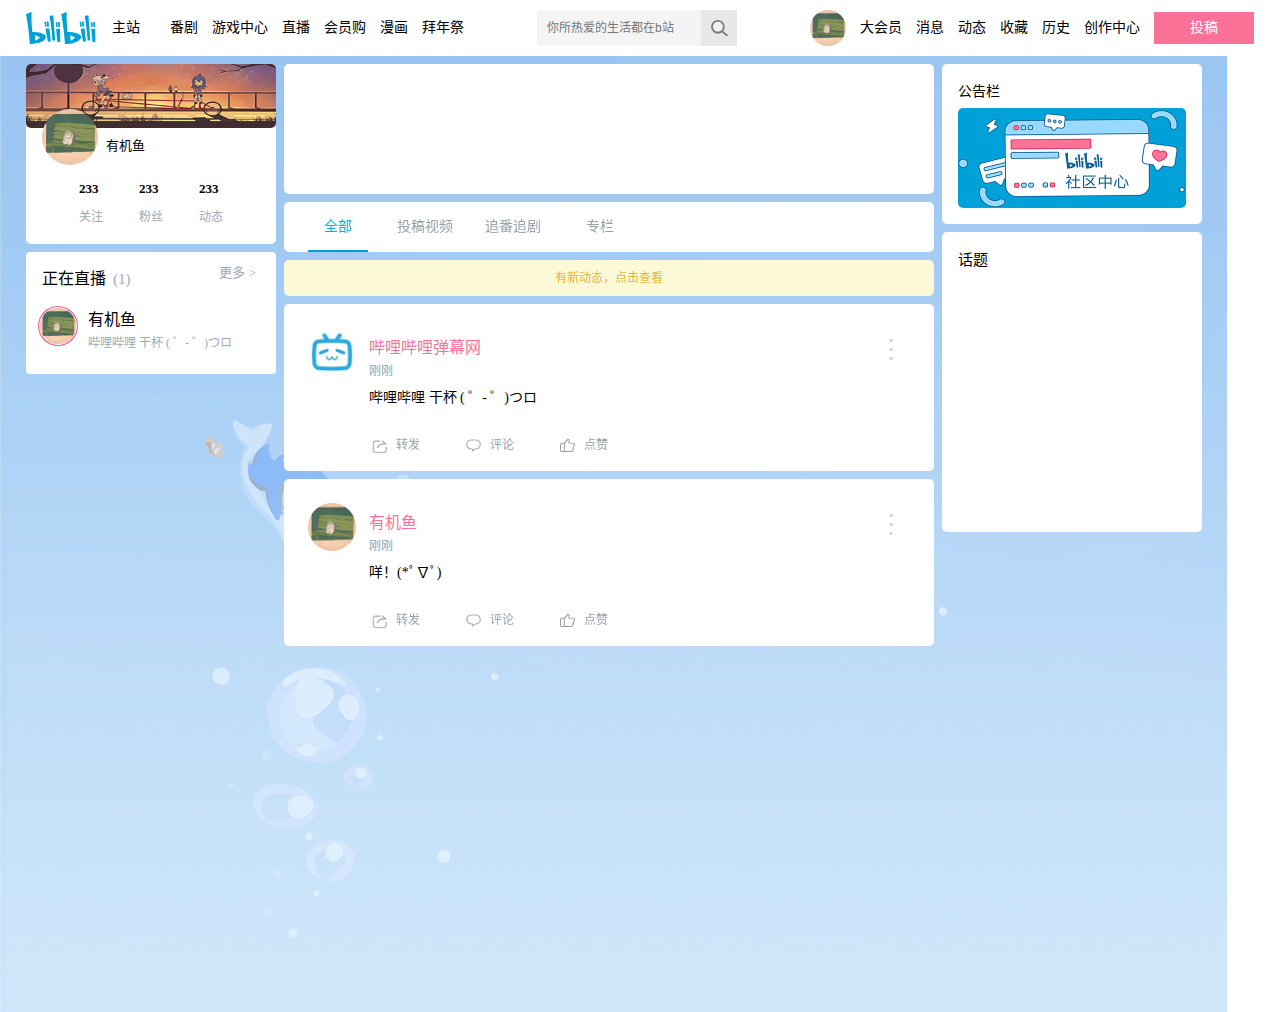
==== index.html @ 1c01d027 "test bili.index" ====
<!DOCTYPE html>
<html lang="zh-cn">

<head>
    <meta charset="UTF-8">
    <title>动态首页</title>
    <link href="img/bili.ico" rel="icon">
    <link href="bili.css" rel="stylesheet">
    <script src="bili.js"></script>
</head>

<body>
<div class="app">
    <div class="header-box-con">
        <div class="header-box">
            <div class="header-link">
                <ul class="header-link-ul">
                    <li class="header-link-item ">
                            <span>
                                <a class="left-logo" href="https://bilibili.com">
                                    <img class="logo" src="img/bili-logo.svg" alt="">
                                    主站
                                </a>
                            </span>
                    </li>
                    <li class="header-link-item">
                        <a href="">番剧</a>
                    </li>
                    <li class="header-link-item">
                        <a href="">游戏中心</a>
                    </li>
                    <li class="header-link-item">
                        <a href="">直播</a>
                    </li>
                    <li class="header-link-item">
                        <a href="">会员购</a>
                    </li>
                    <li class="header-link-item">
                        <a href="">漫画</a>
                    </li>
                    <li class="header-link-item">
                        <a href="">拜年祭</a>
                    </li>
                </ul>
            </div>
            <div class="block"></div>
            <div class="search-box">
                <form class="search-form">
                    <label>
                        <input class="search-text" type="text" autocomplete="off" placeholder="你所热爱的生活都在b站">
                    </label>
                    <div class="search-icon-box">
                        <img width="30px" height="30px" src="img/search.svg" alt="">
                    </div>
                </form>
            </div>
            <div class="block"></div>
            <div class="header-link">
                <ul class="header-link-ul">
                    <li class="header-link-item ">
                        <img class="header-user" src="img/fish.jpg" alt="">
                    </li>
                    <li class="header-link-item">
                        <a href="">大会员</a>
                    </li>
                    <li class="header-link-item">
                        <a href="">消息</a>
                    </li>
                    <li class="header-link-item">
                        <a href="">动态</a>
                    </li>
                    <li class="header-link-item">
                        <a href="">收藏</a>
                    </li>
                    <li class="header-link-item">
                        <a href="">历史</a>
                    </li>
                    <li class="header-link-item">
                        <a href="">创作中心</a>
                    </li>
                    <li class="header-link-item">
                        <span class="upper">投稿</span>
                    </li>
                </ul>
            </div>
        </div>
    </div>

    <div class="home-content">
        <div class="home-box">

            <div class="left-box">
                <div class="user-box">
                    <div><img class="user-background" src="img/user-back.jpg" alt=""></div>
                    <div class="user-head-con">
                        <a href=""><img class="header-user-box" src="img/fish.jpg" alt=""></a>
                    </div>
                    <div class="left-user-name">
                        <a class="left-name" href="">有机鱼</a>
                    </div>
                    <div class="left-info-box">
                        <a class="left-info">
                            <p class="left-num">233</p>
                            <p class="left-text">关注</p>
                        </a>
                        <a class="left-info">
                            <p class="left-num">233</p>
                            <p class="left-text">粉丝</p>
                        </a>
                        <a class="left-info">
                            <p class="left-num">233</p>
                            <p class="left-text">动态</p>
                        </a>
                    </div>
                </div>

                <div class="live-box">
                    <div class="live-title">
                        <p style="margin: 0;">
                            <span class="live-title-text">正在直播</span>
                            <span class="live-num">(1)</span>
                        </p>
                        <a class="live-more" href="">更多 ></a>
                    </div>
                    <div class="live-up">
                        <div>
                            <a href=""><img class="live-img" src="img/fish.jpg" alt=""></a>
                        </div>
                        <a href="">
                            <div>有机鱼</div>
                            <div class="live-info">
                                <p style="margin: 3px 0;">哔哩哔哩 干杯 ( ゜- ゜)つロ</p>
                            </div>
                        </a>
                    </div>
                </div>
                <div class="update-card" onclick="updatebar()">
                    <p>更新动态</p>
                </div>
            </div>

            <div class="middle-box">
                <div class="post-box">
                </div>

                <div class="tab-bar">
                    <div class="tab">
                        <a class="tab-text select">全部</a>
                    </div>
                    <div class="tab">
                        <a class="tab-text unselect">投稿视频</a>
                    </div>
                    <div class="tab">
                        <a class="tab-text unselect">追番追剧</a>
                    </div>
                    <div class="tab">
                        <a class="tab-text unselect">专栏</a>
                    </div>
                </div>

                <div class="new-space" onclick="updatecard()">
                    有新动态，点击查看
                </div>
                <div id="card-content">
                    <div class="new-card">
                        <a class="user-head-container" href="https://space.bilibili.com/8047632">
                            <div class="user-head" style="background-image: url('img/bilidanmu.jpg');">
                            </div>
                        </a>
                        <div class="card-main">
                            <div class="username">
                                <a class="user-name" href="https://space.bilibili.com/8047632">哔哩哔哩弹幕网</a>
                            </div>
                            <div class="more">
                                <a class="more-" href="">⋮</a>
                            </div>
                            <div class="card-time">
                                <a class="time" href="">刚刚</a>
                            </div>
                            <div class="cardcontent">
                                <div class="card-text">
                                    哔哩哔哩 干杯 ( ゜- ゜)つロ
                                </div>
                                <!--只会做纯文本hh-->
                                <div class="card-repost"></div>
                                <div class="card-viode"></div>
                                <div class="card-image"></div>
                                <div class="card-article"></div>
                                <div class="card-audio"></div>
                            </div>
                            <div class="card-button">
                                <div class="button-con">
                                    <span class="button-card repose"></span>
                                    <span class="repose">转发</span>
                                </div>
                                <div class="button-con">
                                    <span class="button-card comment"></span>
                                    <span class="comment">评论</span>
                                </div>
                                <div class="button-con">
                                    <span class="button-card like"></span>
                                    <span>点赞</span>
                                </div>
                            </div>
                        </div>
                    </div>
                    <div class="new-card">
                        <a class="user-head-container" href="">
                            <div class="user-head" style="background-image: url('img/fish.jpg');">
                            </div>
                        </a>
                        <div class="card-main">
                            <div class="username">
                                <a class="user-name" href="">有机鱼</a>
                            </div>
                            <div class="more">
                                <a class="more-" href="">⋮</a>
                            </div>
                            <div class="card-time">
                                <a class="time" href="">刚刚</a>
                            </div>
                            <div class="cardcontent">
                                <div class="card-text">
                                    咩！(*ﾟ∇ﾟ)
                                </div>
                                <!--只会做纯文本hh-->
                                <div class="card-repost"></div>
                                <div class="card-viode"></div>
                                <div class="card-image"></div>
                                <div class="card-article"></div>
                                <div class="card-audio"></div>
                            </div>
                            <div class="card-button">
                                <div class="button-con">
                                    <span class="button-card repose"></span>
                                    <span class="repose">转发</span>
                                </div>
                                <div class="button-con">
                                    <span class="button-card comment"></span>
                                    <span class="comment">评论</span>
                                </div>
                                <div class="button-con">
                                    <span class="button-card like"></span>
                                    <span>点赞</span>
                                </div>
                            </div>
                        </div>
                    </div>
                </div>
            </div>

            <div class="right-box">
                <div class="notice-box">
                    <p class="notice-text">公告栏</p>
                    <a class="notice-img-container" href="" title="点击进入">
                        <div class="notice-img" style="background-image: url('img/notice.png');">
                        </div>
                    </a>
                </div>
                <div class="topic-box">
                    <p class="topic-title">话题</p>
                </div>
            </div>
        </div>
    </div>

    <div class="ffooter">
    </div>
</div>
</body>

</html>
---- bili.css ----
* {
    margin: 0;
    padding: 0;
    box-sizing: border-box;
}

body {
    width: 1227px;
}

/*
* 全局属性 
*/

a {
    outline: none;
    text-decoration: none;
    color: #000;
}

a:hover.unselect {
    color: rgb(0, 181, 229);
}

.app {
    display: flex;
    flex-direction: column;
    background: rgb(210 233 251) url(img/bili-backbround.png) fixed no-repeat;
}

/* 
* 导航栏 
*/

.header-box-con {
    background-color: #fff;
    height: 56px;
    width: 100%;
    margin-bottom: 8px;
    z-index: 1;
    position: fixed;
}

.header-box {
    box-sizing: border-box;
    padding: 10px;
    line-height: 30px;
    position: relative;
    display: flex;
    justify-content: space-around;
}

.block {
    width: 30px;
    height: auto;
}

.header-link {
    height: 36px;
    display: flex;
    align-items: center;
}

.header-link-ul {
    height: 36px;
    display: flex;
    align-items: center;
    margin: 0;
    padding: 0;
}

.header-link-item {
    font-size: 14px;
    color: #fff;
    line-height: 32px;
    margin: 8px 7px;
    white-space: nowrap;
    display: flex;
}

.left-logo {
    width: 130px;
    height: 32px;
    display: flex;
}

.logo {
    width: 70px;
    height: 32px;
    margin-right: 16px;
    display: flex;
    justify-content: center;
}

.search-form {
    width: 200px;
    height: 36px;
    padding: 8px 0 8px 10px;
    background-color: rgb(244, 244, 244);
    display: flex;
    align-items: center;
}

.search-text {
    word-break: break-all;
    overflow: hidden;
    width: 100%;
    height: 34px;
    border: none;
    background-color: transparent;
    color: #999;
    font-size: 12px;
    line-height: 34px;
    transition: all 0.2s;
    outline: none;
}

.search-text:focus {
    color: black;
}

.search-icon-box {
    width: 36px;
    height: 36px;
    padding: 3px 3px;
    background-color: #e7e7e7;
    cursor: pointer;
    position: relative;
    right: 0;
}

.header-user {
    border-radius: 50%;
    width: 36px;
    height: 36px;
    background: #fff center/36px no-repeat;
    cursor: pointer;
}

.upper {
    width: 100px;
    background-color: #fb7299;
    display: flex;
    justify-content: center;
    cursor: pointer;
}

/*
* 正文 
*/

.home-content {
    min-height: 100vh;
    margin: 56px auto;
    padding: 0 26px;
    flex: 1;
}

.home-box {
    height: 100%;
    margin: 8px 0 0;
    display: flex;
}

/*
* 左边 
*/

.left-box {
    width: 250px;
    display: flex;
    flex-flow: column;
}

/*
* 左边的用户栏 
*/
.user-box {
    background-color: #fff;
    height: 180px;
    border-radius: 5px;
    margin-bottom: 8px;
    position: relative;
}

.user-background {
    width: 100%;
    height: 64px;
    border-radius: 5px;
}

.user-head-con {
    width: 56px;
    height: 56px;
    position: absolute;
    left: 16px;
    top: 45px;
}

.header-user-box {
    border-radius: 50%;
    width: 56px;
    height: 56px;
    background: #fff center/56px no-repeat;
}

.left-user-name {
    height: 25px;
    width: auto;
    margin-left: 80px;
    padding-top: 3px;
}

.left-name {
    font-size: 13px;
    color: #000;
}

.left-info-box {
    margin: 14px;
    display: flex;
    justify-content: center;
}

.left-info {
    margin: 10px 18px;
    cursor: pointer;
}

a:hover.left-info {
    color: rgb(0, 181, 229);
}

.left-num {
    font-size: 13px;
    font-weight: bold;
}

.left-text {
    font-size: 12px;
    margin-top: 10px;
    color: #a0a9b0;
}

/*
* 直播 
*/
.live-box {
    width: 100%;
    min-height: 110px;
    background-color: #fff;
    border-radius: 4px;
    padding-bottom: 12px;
    margin-bottom: 8px;
    display: inline-block;
    position: sticky;
    top: 64px;
}

.live-title {
    margin: 16px 0 0 16px;
    height: 30px;
}

.live-title-text {
    font-size: 16px;
    line-height: 22px;
    margin-right: 3px;
}

.live-num {
    font-size: 15px;
    line-height: 22px;
    color: #a0a9b0;
}

.live-more {
    font-size: 13px;
    line-height: 22px;
    color: #a0a9b0;
    position: absolute;
    right: 20px;
    top: 10px;
}

a:hover.live-more {
    color: rgb(0, 181, 229);
}

.live-up {
    height: 56px;
    padding: 8px 0 10px 12px;
    margin-bottom: 8px;
    position: relative;
    display: flex;
}

.live-img {
    display: block;
    width: 38px;
    height: 38px;
    border-radius: 22px;
    margin: 1px 11px 1px 1px;
    flex-shrink: 0;
    background-size: cover;
    background-color: #ddd;
    box-shadow: 0 0 0 1px #f25d8e;
    border: 1px solid #fff;
}

.live-info {
    font-size: 12px;
    color: #a0a9b0;
    position: relative;
}

/* 
* 更新动态
*/

.update-card {
    background: #fff;
    box-sizing: border-box;
    height: 36px;
    border-radius: 4px;
    padding: 10px 5px;
    font-size: 14px;
    text-align: center;
    cursor: pointer;
    display: none;
    position: sticky;
    top: 192px;
}

.update-card :hover {
    color: #00a1d6;
}

/*
* 中间 
*/

.middle-box {
    width: 650px;
    height: 100%;
    display: inline-block;
    position: relative;
    margin: 0 8px 0 8px;
}

/* 发布动态 */
.post-box {
    background-color: #fff;
    width: 650px;
    height: 130px;
    border-radius: 5px;
    margin-bottom: 8px;
    position: relative;
}

/*  */
.tab-bar {
    background-color: #fff;
    width: 650px;
    height: 50px;
    border-radius: 5px;
    margin-bottom: 8px;
    padding-right: 300px;
    display: flex;
    justify-content: space-around;
}

.tab {
    height: 50px;
    width: 80px;
    display: inline-block;
    text-align: center;
    padding-left: 20px;
    vertical-align: top;
    cursor: pointer;
}

.tab :hover {
    color: rgb(0, 181, 229);
}

.tab-text {
    display: inline-block;
    min-width: 60px;
    height: 50px;
    line-height: 50px;
    font-size: 14px;
    letter-spacing: 0;
    color: rgb(153, 162, 170);
}

.select {
    color: rgb(0, 181, 229);
    border-bottom: 2px inset rgb(0, 161, 214);
}

/* 当有新动态 */
.new-space {
    background: #fcf9d7;
    border-radius: 5px;
    height: 36px;
    width: 100%;
    line-height: 36px;
    text-align: center;
    margin-bottom: 8px;
    cursor: pointer;
    color: #e3b43d;
    font-size: 12px;
    letter-spacing: 0;
}

/*
* 动态卡片
*/

.new-card {
    background-color: #fff;
    width: 100%;
    min-height: 155px;
    border-radius: 5px;
    margin: 0 0 8px 0;
    position: relative;
    top: 0;
}

.user-head-container {
    display: block;
    position: absolute;
    width: 48px;
    height: 48px;
    top: 24px;
    left: 24px;
    background-size: cover;
    background-position: center center;
    background-repeat: no-repeat;
}

.user-head {
    position: absolute;
    bottom: 0;
    right: 0;
    border-radius: 50%;
    width: 48px;
    height: 48px;
    background: #fff center/48px no-repeat;
}

.card-main {
    margin: 0 8px 0 85px;
    padding-top: 30px;
}

.username,
.user-name {
    color: #fb7299;
    font-size: 16px;
    max-width: 500px;
    display: inline-block;
}

a:link.time,
a:visited.time,
.card-time {
    color: #99a2aa;
    font-size: 12px;
    margin: 3px 0 10px 0;
}

a:hover.time {
    color: #fb7299;
}

.more {
    display: inline-block;
    color: #ccd0d7;
    font-size: 26px;
    position: absolute;
    top: 30px;
    right: 30px;
}

a:link.more-,
a:visited.more- {
    color: #ccd0d7;
}

a:hover.more- {
    color: #00a1d6;
}

.card-text {
    height: auto;
    min-height: 32px;
    font-size: 14px;
    line-height: 1.3;
}

.card-button {
    height: 50px;
}

.button-con {
    height: auto;
    width: 90px;
    display: inline-block;
    position: relative;
    font-size: 12px;
    line-height: 48px;
    cursor: pointer;
    color: #99a2aa;
}

.button-card {
    width: 20px;
    height: 20px;
    display: inline-block;
    background: center/contain no-repeat;
    vertical-align: text-top;
    margin-right: 4px;
    margin-top: -2px;
    background-size: 15px;
}

.button-card.like {
    background-image: url(img/like.svg);
}

.button-card.repose {
    background-image: url(img/repose.png);
}

.button-card.comment {
    background-image: url(img/comment.png);
}

/*
* 右边 
*/

.right-box {
    width: 260px;
}

.notice-box {
    background-color: #fff;
    height: 160px;
    margin-bottom: 8px;
    border-radius: 5px;
    padding: 16px;
}

.notice-text {
    font-size: 14px;
    margin: 0 auto 8px 0;
    display: flex;
}

.notice-img,
.notice-img-container {
    height: 100px;
    width: 100%;
    border-radius: 5px;
    display: flex;
    background: #fff center/cover no-repeat;
}

.topic-box {
    background-color: #fff;
    height: 300px;
    border-radius: 5px;
    padding: 16px;
    position: sticky;
    top: 64px;
}

.topic-title {
    font-size: 15px;
    margin: 0 auto 8px 0;
}

/* 
* 页脚 
*/

.footer {
    height: 100px;
    /* background: rgb(246, 249, 250); */
}
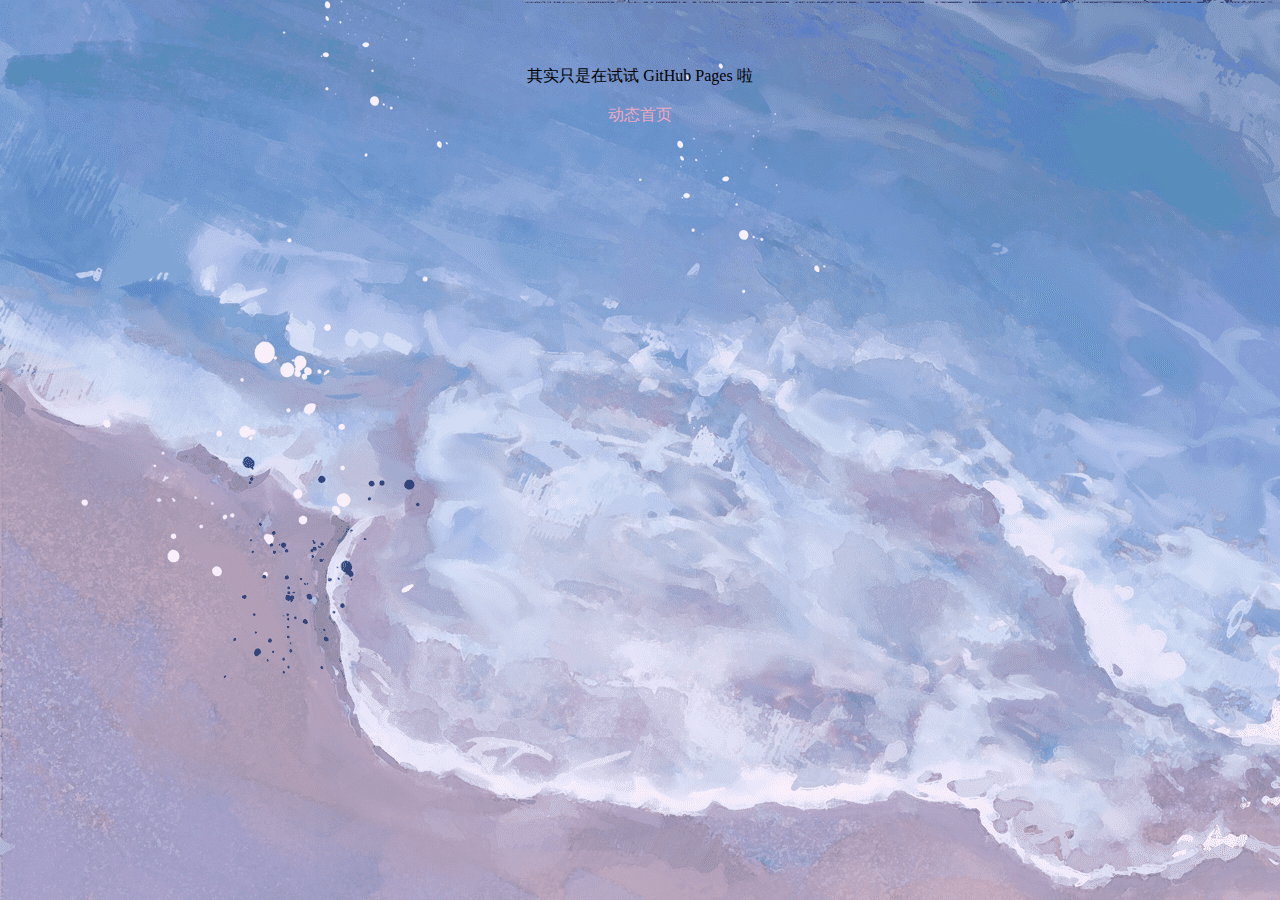
==== commit cefbfb0f: "test github pages" ====
--- a/index.html
+++ b/index.html
@@ -1,272 +1,54 @@
 <!DOCTYPE html>
-<html lang="zh-cn">
 
 <head>
-    <meta charset="UTF-8">
-    <title>动态首页</title>
-    <link href="img/bili.ico" rel="icon">
-    <link href="bili.css" rel="stylesheet">
-    <script src="bili.js"></script>
+    <meta charset='UTF-8'>
+    <meta name="viewport"
+          content="width=device-width, initial-scale=1.0, minimum-scale=0.5, maximum-scale=2.0, user-scalable=yes" />
+    <script src=''></script>
+    <link rel='stylesheet' href=''>
+    <link rel='icon' href='bili/img/bili.ico'>
+    <style>
+        body {
+            background: rgb(210 233 251) url(img/back.png) fixed no-repeat;
+        }
+
+        .app {
+            display: flex;
+            flex-direction: column;
+            justify-content: center;
+            align-items: center;
+            margin-top: 50px;
+        }
+
+        a {
+            outline: none;
+            text-decoration: none;
+            padding: 2px 1px 0;
+        }
+
+        a:link,
+        a:visited {
+            color: rgba(254, 172, 195, 0.9);
+        }
+
+        a:focus,
+        a:hover {
+            background: rgba(251, 114, 153, 0.082);
+        }
+
+        a:active {
+            background: rgba(251, 114, 153, 0.26);
+            color: rgba(255, 161, 188, 0.9);
+        }
+    </style>
+    <title>Fish</title>
 </head>
 
 <body>
-<div class="app">
-    <div class="header-box-con">
-        <div class="header-box">
-            <div class="header-link">
-                <ul class="header-link-ul">
-                    <li class="header-link-item ">
-                            <span>
-                                <a class="left-logo" href="https://bilibili.com">
-                                    <img class="logo" src="img/bili-logo.svg" alt="">
-                                    主站
-                                </a>
-                            </span>
-                    </li>
-                    <li class="header-link-item">
-                        <a href="">番剧</a>
-                    </li>
-                    <li class="header-link-item">
-                        <a href="">游戏中心</a>
-                    </li>
-                    <li class="header-link-item">
-                        <a href="">直播</a>
-                    </li>
-                    <li class="header-link-item">
-                        <a href="">会员购</a>
-                    </li>
-                    <li class="header-link-item">
-                        <a href="">漫画</a>
-                    </li>
-                    <li class="header-link-item">
-                        <a href="">拜年祭</a>
-                    </li>
-                </ul>
-            </div>
-            <div class="block"></div>
-            <div class="search-box">
-                <form class="search-form">
-                    <label>
-                        <input class="search-text" type="text" autocomplete="off" placeholder="你所热爱的生活都在b站">
-                    </label>
-                    <div class="search-icon-box">
-                        <img width="30px" height="30px" src="img/search.svg" alt="">
-                    </div>
-                </form>
-            </div>
-            <div class="block"></div>
-            <div class="header-link">
-                <ul class="header-link-ul">
-                    <li class="header-link-item ">
-                        <img class="header-user" src="img/fish.jpg" alt="">
-                    </li>
-                    <li class="header-link-item">
-                        <a href="">大会员</a>
-                    </li>
-                    <li class="header-link-item">
-                        <a href="">消息</a>
-                    </li>
-                    <li class="header-link-item">
-                        <a href="">动态</a>
-                    </li>
-                    <li class="header-link-item">
-                        <a href="">收藏</a>
-                    </li>
-                    <li class="header-link-item">
-                        <a href="">历史</a>
-                    </li>
-                    <li class="header-link-item">
-                        <a href="">创作中心</a>
-                    </li>
-                    <li class="header-link-item">
-                        <span class="upper">投稿</span>
-                    </li>
-                </ul>
-            </div>
-        </div>
+    <div class="app">
+        <p>其实只是在试试 GitHub Pages 啦</p>
+        <a href="bili/">动态首页</a>
     </div>
-
-    <div class="home-content">
-        <div class="home-box">
-
-            <div class="left-box">
-                <div class="user-box">
-                    <div><img class="user-background" src="img/user-back.jpg" alt=""></div>
-                    <div class="user-head-con">
-                        <a href=""><img class="header-user-box" src="img/fish.jpg" alt=""></a>
-                    </div>
-                    <div class="left-user-name">
-                        <a class="left-name" href="">有机鱼</a>
-                    </div>
-                    <div class="left-info-box">
-                        <a class="left-info">
-                            <p class="left-num">233</p>
-                            <p class="left-text">关注</p>
-                        </a>
-                        <a class="left-info">
-                            <p class="left-num">233</p>
-                            <p class="left-text">粉丝</p>
-                        </a>
-                        <a class="left-info">
-                            <p class="left-num">233</p>
-                            <p class="left-text">动态</p>
-                        </a>
-                    </div>
-                </div>
-
-                <div class="live-box">
-                    <div class="live-title">
-                        <p style="margin: 0;">
-                            <span class="live-title-text">正在直播</span>
-                            <span class="live-num">(1)</span>
-                        </p>
-                        <a class="live-more" href="">更多 ></a>
-                    </div>
-                    <div class="live-up">
-                        <div>
-                            <a href=""><img class="live-img" src="img/fish.jpg" alt=""></a>
-                        </div>
-                        <a href="">
-                            <div>有机鱼</div>
-                            <div class="live-info">
-                                <p style="margin: 3px 0;">哔哩哔哩 干杯 ( ゜- ゜)つロ</p>
-                            </div>
-                        </a>
-                    </div>
-                </div>
-                <div class="update-card" onclick="updatebar()">
-                    <p>更新动态</p>
-                </div>
-            </div>
-
-            <div class="middle-box">
-                <div class="post-box">
-                </div>
-
-                <div class="tab-bar">
-                    <div class="tab">
-                        <a class="tab-text select">全部</a>
-                    </div>
-                    <div class="tab">
-                        <a class="tab-text unselect">投稿视频</a>
-                    </div>
-                    <div class="tab">
-                        <a class="tab-text unselect">追番追剧</a>
-                    </div>
-                    <div class="tab">
-                        <a class="tab-text unselect">专栏</a>
-                    </div>
-                </div>
-
-                <div class="new-space" onclick="updatecard()">
-                    有新动态，点击查看
-                </div>
-                <div id="card-content">
-                    <div class="new-card">
-                        <a class="user-head-container" href="https://space.bilibili.com/8047632">
-                            <div class="user-head" style="background-image: url('img/bilidanmu.jpg');">
-                            </div>
-                        </a>
-                        <div class="card-main">
-                            <div class="username">
-                                <a class="user-name" href="https://space.bilibili.com/8047632">哔哩哔哩弹幕网</a>
-                            </div>
-                            <div class="more">
-                                <a class="more-" href="">⋮</a>
-                            </div>
-                            <div class="card-time">
-                                <a class="time" href="">刚刚</a>
-                            </div>
-                            <div class="cardcontent">
-                                <div class="card-text">
-                                    哔哩哔哩 干杯 ( ゜- ゜)つロ
-                                </div>
-                                <!--只会做纯文本hh-->
-                                <div class="card-repost"></div>
-                                <div class="card-viode"></div>
-                                <div class="card-image"></div>
-                                <div class="card-article"></div>
-                                <div class="card-audio"></div>
-                            </div>
-                            <div class="card-button">
-                                <div class="button-con">
-                                    <span class="button-card repose"></span>
-                                    <span class="repose">转发</span>
-                                </div>
-                                <div class="button-con">
-                                    <span class="button-card comment"></span>
-                                    <span class="comment">评论</span>
-                                </div>
-                                <div class="button-con">
-                                    <span class="button-card like"></span>
-                                    <span>点赞</span>
-                                </div>
-                            </div>
-                        </div>
-                    </div>
-                    <div class="new-card">
-                        <a class="user-head-container" href="">
-                            <div class="user-head" style="background-image: url('img/fish.jpg');">
-                            </div>
-                        </a>
-                        <div class="card-main">
-                            <div class="username">
-                                <a class="user-name" href="">有机鱼</a>
-                            </div>
-                            <div class="more">
-                                <a class="more-" href="">⋮</a>
-                            </div>
-                            <div class="card-time">
-                                <a class="time" href="">刚刚</a>
-                            </div>
-                            <div class="cardcontent">
-                                <div class="card-text">
-                                    咩！(*ﾟ∇ﾟ)
-                                </div>
-                                <!--只会做纯文本hh-->
-                                <div class="card-repost"></div>
-                                <div class="card-viode"></div>
-                                <div class="card-image"></div>
-                                <div class="card-article"></div>
-                                <div class="card-audio"></div>
-                            </div>
-                            <div class="card-button">
-                                <div class="button-con">
-                                    <span class="button-card repose"></span>
-                                    <span class="repose">转发</span>
-                                </div>
-                                <div class="button-con">
-                                    <span class="button-card comment"></span>
-                                    <span class="comment">评论</span>
-                                </div>
-                                <div class="button-con">
-                                    <span class="button-card like"></span>
-                                    <span>点赞</span>
-                                </div>
-                            </div>
-                        </div>
-                    </div>
-                </div>
-            </div>
-
-            <div class="right-box">
-                <div class="notice-box">
-                    <p class="notice-text">公告栏</p>
-                    <a class="notice-img-container" href="" title="点击进入">
-                        <div class="notice-img" style="background-image: url('img/notice.png');">
-                        </div>
-                    </a>
-                </div>
-                <div class="topic-box">
-                    <p class="topic-title">话题</p>
-                </div>
-            </div>
-        </div>
-    </div>
-
-    <div class="ffooter">
-    </div>
-</div>
 </body>
 
 </html>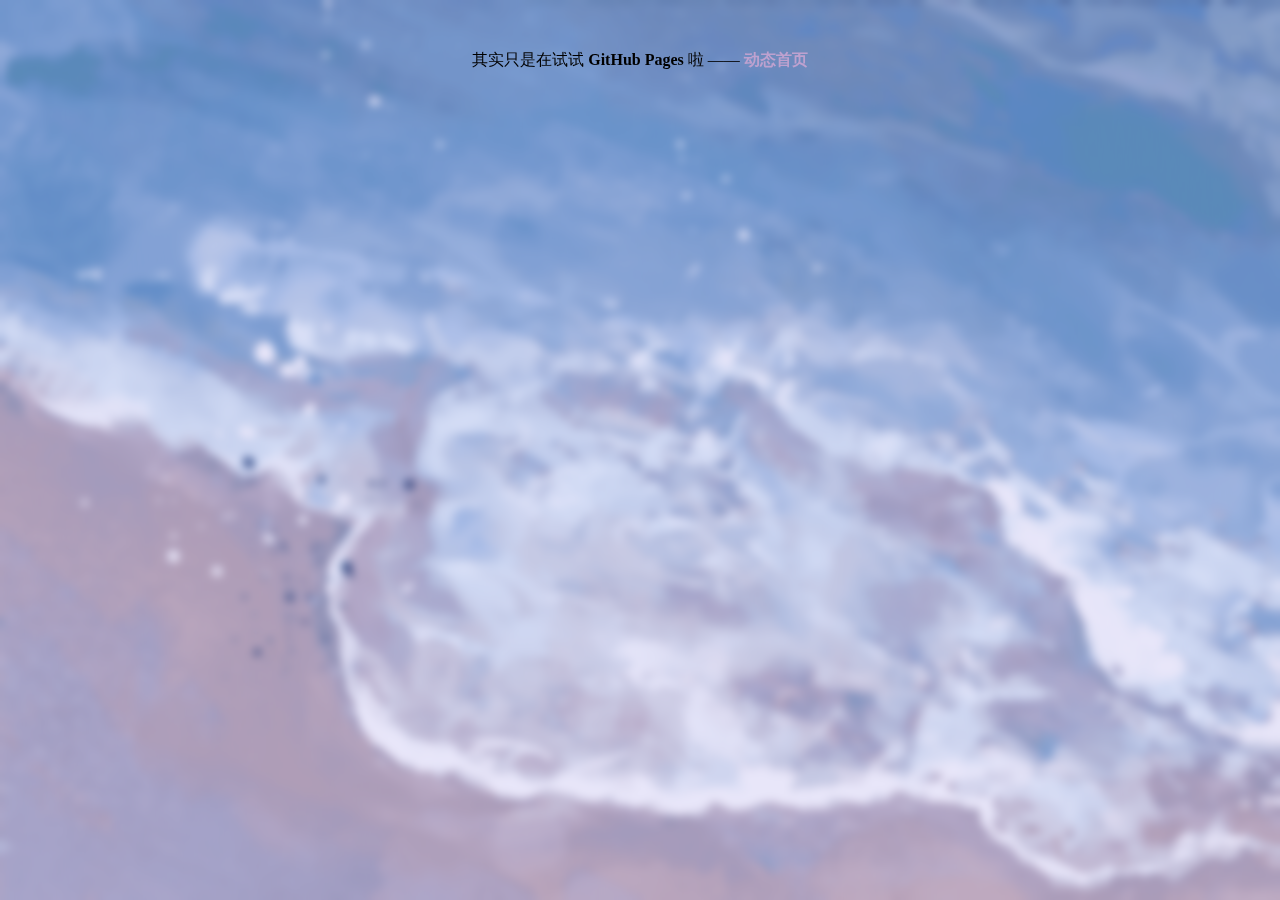
==== commit 09eccc5b: "05-02" ====
--- a/index.html
+++ b/index.html
@@ -5,40 +5,23 @@
     <meta name="viewport"
           content="width=device-width, initial-scale=1.0, minimum-scale=0.5, maximum-scale=2.0, user-scalable=yes" />
     <script src=''></script>
-    <link rel='stylesheet' href=''>
+    <link rel='stylesheet' href='Template.css'>
     <link rel='icon' href='bili/img/bili.ico'>
     <style>
         body {
-            background: rgb(210 233 251) url(img/back.png) fixed no-repeat;
+            background: url(img/back.png) fixed no-repeat;
+            backdrop-filter: blur(5px);
         }
 
         .app {
             display: flex;
             flex-direction: column;
-            justify-content: center;
-            align-items: center;
-            margin-top: 50px;
+            position: relative;
+            height: 100vh;
         }
 
-        a {
-            outline: none;
-            text-decoration: none;
-            padding: 2px 1px 0;
-        }
-
-        a:link,
-        a:visited {
-            color: rgba(254, 172, 195, 0.9);
-        }
-
-        a:focus,
-        a:hover {
-            background: rgba(251, 114, 153, 0.082);
-        }
-
-        a:active {
-            background: rgba(251, 114, 153, 0.26);
-            color: rgba(255, 161, 188, 0.9);
+        .temp {
+            margin: 50px auto;
         }
     </style>
     <title>Fish</title>
@@ -46,8 +29,11 @@
 
 <body>
     <div class="app">
-        <p>其实只是在试试 GitHub Pages 啦</p>
-        <a href="bili/">动态首页</a>
+        <div class="temp">
+            <p>其实只是在试试 <b>GitHub Pages</b> 啦 ——
+                <a href="bili/" style="color: var(--red_purple);">动态首页</a>
+            </p>
+        </div>
     </div>
 </body>
 
--- a/Template.css
+++ b/Template.css
@@ -0,0 +1,71 @@
+* {
+  margin: 0;
+  padding: 0;
+  box-sizing: border-box;
+}
+
+/*
+* 颜色
+*/
+:root {
+  --purple: #ac9bb5;
+  --red_purple: #bea1cf;
+  --deep_purple: #36447b;
+  --blue: #648ab9;
+  --grey: #d2dbf4;
+  --blue_green: #588bb9;
+}
+
+/*
+*表格*
+*/
+table {
+  border: 2px solid #ddd;
+  font-size: 0.8rem;
+  margin: 10px;
+  border-collapse: collapse;
+}
+caption {
+  font-weight: bold;
+  padding: 10px;
+}
+td,
+th {
+  border: 1px solid #ddd;
+  padding: 1em 1.5em;
+}
+thead th {
+  background-color: #eff3f5;
+}
+tr:nth-child(even) {
+  background-color: #f7f7f7;
+}
+tr:nth-child(odd) {
+  background-color: #fff;
+}
+
+/*
+* 链接
+*/
+a {
+  font-weight: bold;
+  outline: none;
+  text-decoration: none;
+}
+a:link,
+a:visited {
+  color: var(--blue);
+}
+a:active,
+a:focus,
+a:hover {
+  text-decoration: underline;
+}
+
+/* 
+* 列表 */
+ul,
+ol,
+li {
+  list-style: none;
+}
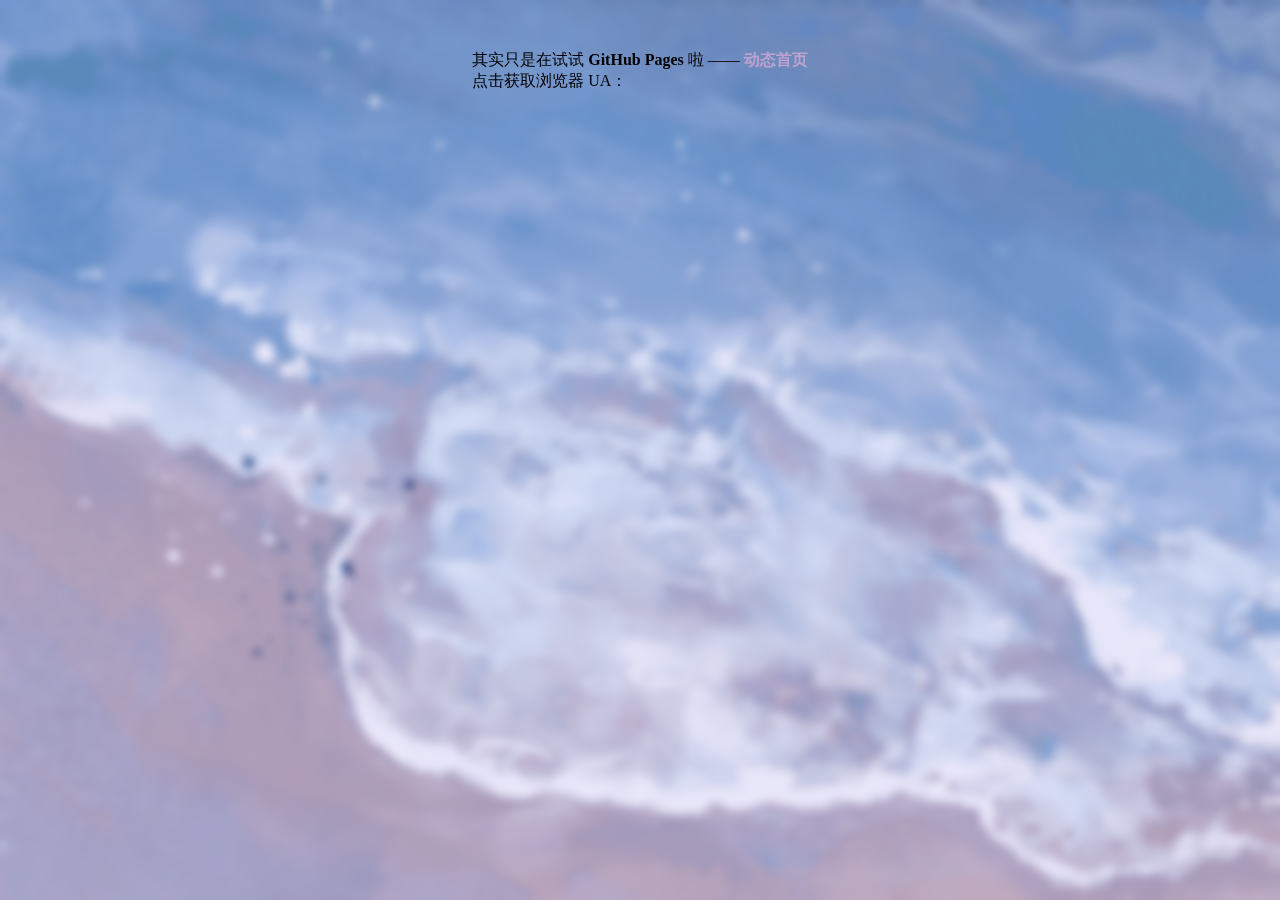
==== commit 0f5e6cc8: "05-07" ====
--- a/index.html
+++ b/index.html
@@ -1,29 +1,14 @@
 <!DOCTYPE html>
+<html lang="zh">
 
 <head>
     <meta charset='UTF-8'>
     <meta name="viewport"
           content="width=device-width, initial-scale=1.0, minimum-scale=0.5, maximum-scale=2.0, user-scalable=yes" />
-    <script src=''></script>
-    <link rel='stylesheet' href='Template.css'>
+    <script src='styles/fish.js'></script>
+    <link rel='stylesheet' href='styles/Template.css'>
+    <link rel="stylesheet" href="styles/index.css">
     <link rel='icon' href='bili/img/bili.ico'>
-    <style>
-        body {
-            background: url(img/back.png) fixed no-repeat;
-            backdrop-filter: blur(5px);
-        }
-
-        .app {
-            display: flex;
-            flex-direction: column;
-            position: relative;
-            height: 100vh;
-        }
-
-        .temp {
-            margin: 50px auto;
-        }
-    </style>
     <title>Fish</title>
 </head>
 
@@ -33,6 +18,7 @@
             <p>其实只是在试试 <b>GitHub Pages</b> 啦 ——
                 <a href="bili/" style="color: var(--red_purple);">动态首页</a>
             </p>
+            <p id="get_ua" style="cursor: pointer;">点击获取浏览器 UA：<b id="ua"></b></p>
         </div>
     </div>
 </body>
--- a/styles/Template.css
+++ b/styles/Template.css
@@ -0,0 +1,71 @@
+* {
+  margin: 0;
+  padding: 0;
+  box-sizing: border-box;
+}
+
+/*
+* 颜色
+*/
+:root {
+  --purple: #ac9bb5;
+  --red_purple: #bea1cf;
+  --deep_purple: #36447b;
+  --blue: #648ab9;
+  --grey: #d2dbf4;
+  --blue_green: #588bb9;
+}
+
+/*
+*表格*
+*/
+table {
+  border: 2px solid #ddd;
+  font-size: 0.8rem;
+  margin: 10px;
+  border-collapse: collapse;
+}
+caption {
+  font-weight: bold;
+  padding: 10px;
+}
+td,
+th {
+  border: 1px solid #ddd;
+  padding: 1em 1.5em;
+}
+thead th {
+  background-color: #eff3f5;
+}
+tr:nth-child(even) {
+  background-color: #f7f7f7;
+}
+tr:nth-child(odd) {
+  background-color: #fff;
+}
+
+/*
+* 链接
+*/
+a {
+  font-weight: bold;
+  outline: none;
+  text-decoration: none;
+}
+a:link,
+a:visited {
+  color: var(--blue);
+}
+a:active,
+a:focus,
+a:hover {
+  text-decoration: underline;
+}
+
+/* 
+* 列表 */
+ul,
+ol,
+li {
+  list-style: none;
+}
--- a/styles/index.css
+++ b/styles/index.css
@@ -0,0 +1,15 @@
+body {
+  background: url(../img/back.png) fixed no-repeat;
+  backdrop-filter: blur(5px);
+}
+
+.app {
+  display: flex;
+  flex-direction: column;
+  position: relative;
+  height: 100vh;
+}
+
+.temp {
+  margin: 50px auto;
+}
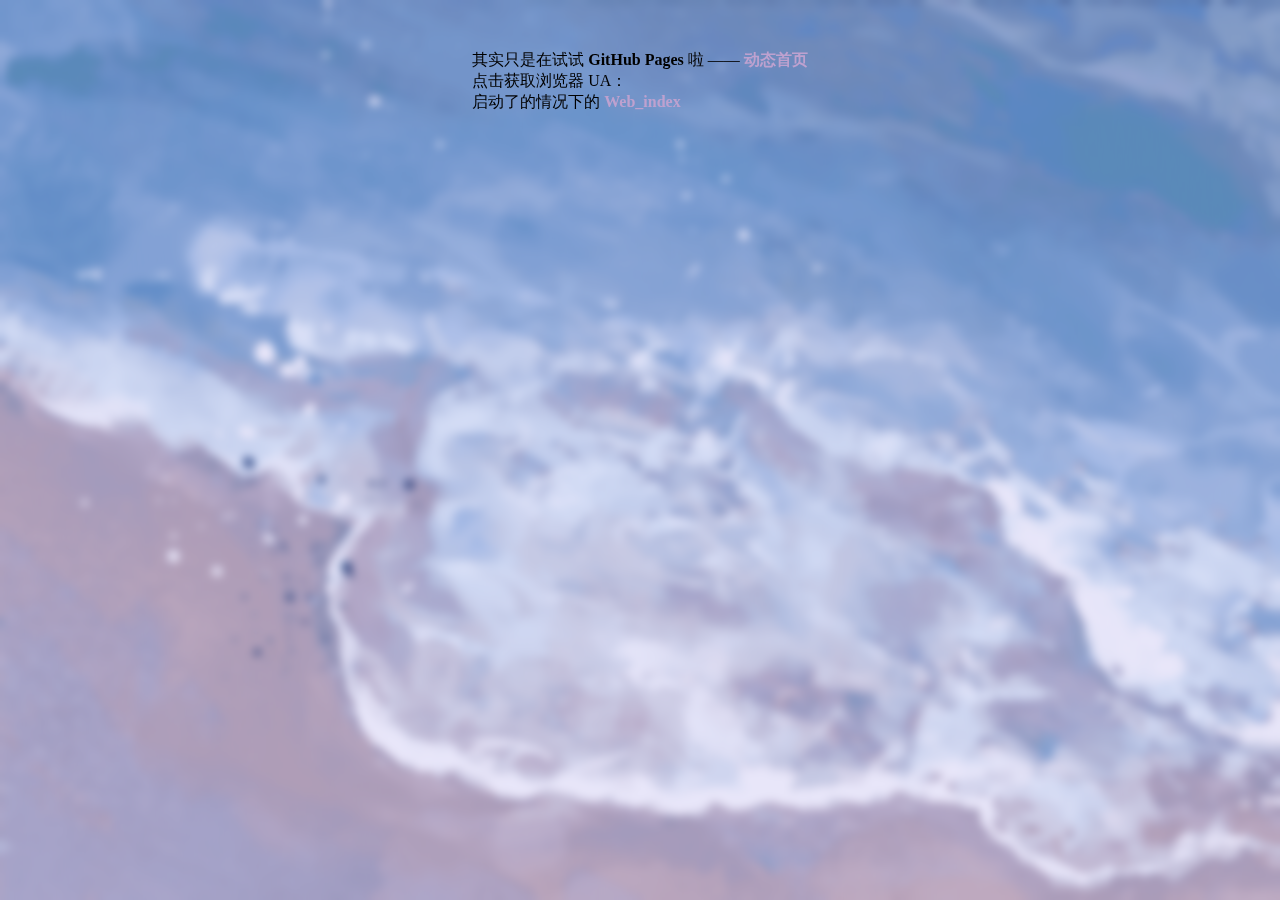
==== commit ff2ba86e: "05-08" ====
--- a/index.html
+++ b/index.html
@@ -19,6 +19,9 @@
                 <a href="bili/" style="color: var(--red_purple);">动态首页</a>
             </p>
             <p id="get_ua" style="cursor: pointer;">点击获取浏览器 UA：<b id="ua"></b></p>
+            <p>启动了的情况下的
+                <a href="http://fish.organicfish.top:233/Web/" style="color: var(--red_purple);">Web_index</a>
+            </p>
         </div>
     </div>
 </body>
--- a/styles/index.css
+++ b/styles/index.css
@@ -2,6 +2,7 @@
   background: url(../img/back.png) fixed no-repeat;
   backdrop-filter: blur(5px);
 }
+
 
 .app {
   display: flex;
@@ -13,3 +14,4 @@
 .temp {
   margin: 50px auto;
 }
+
